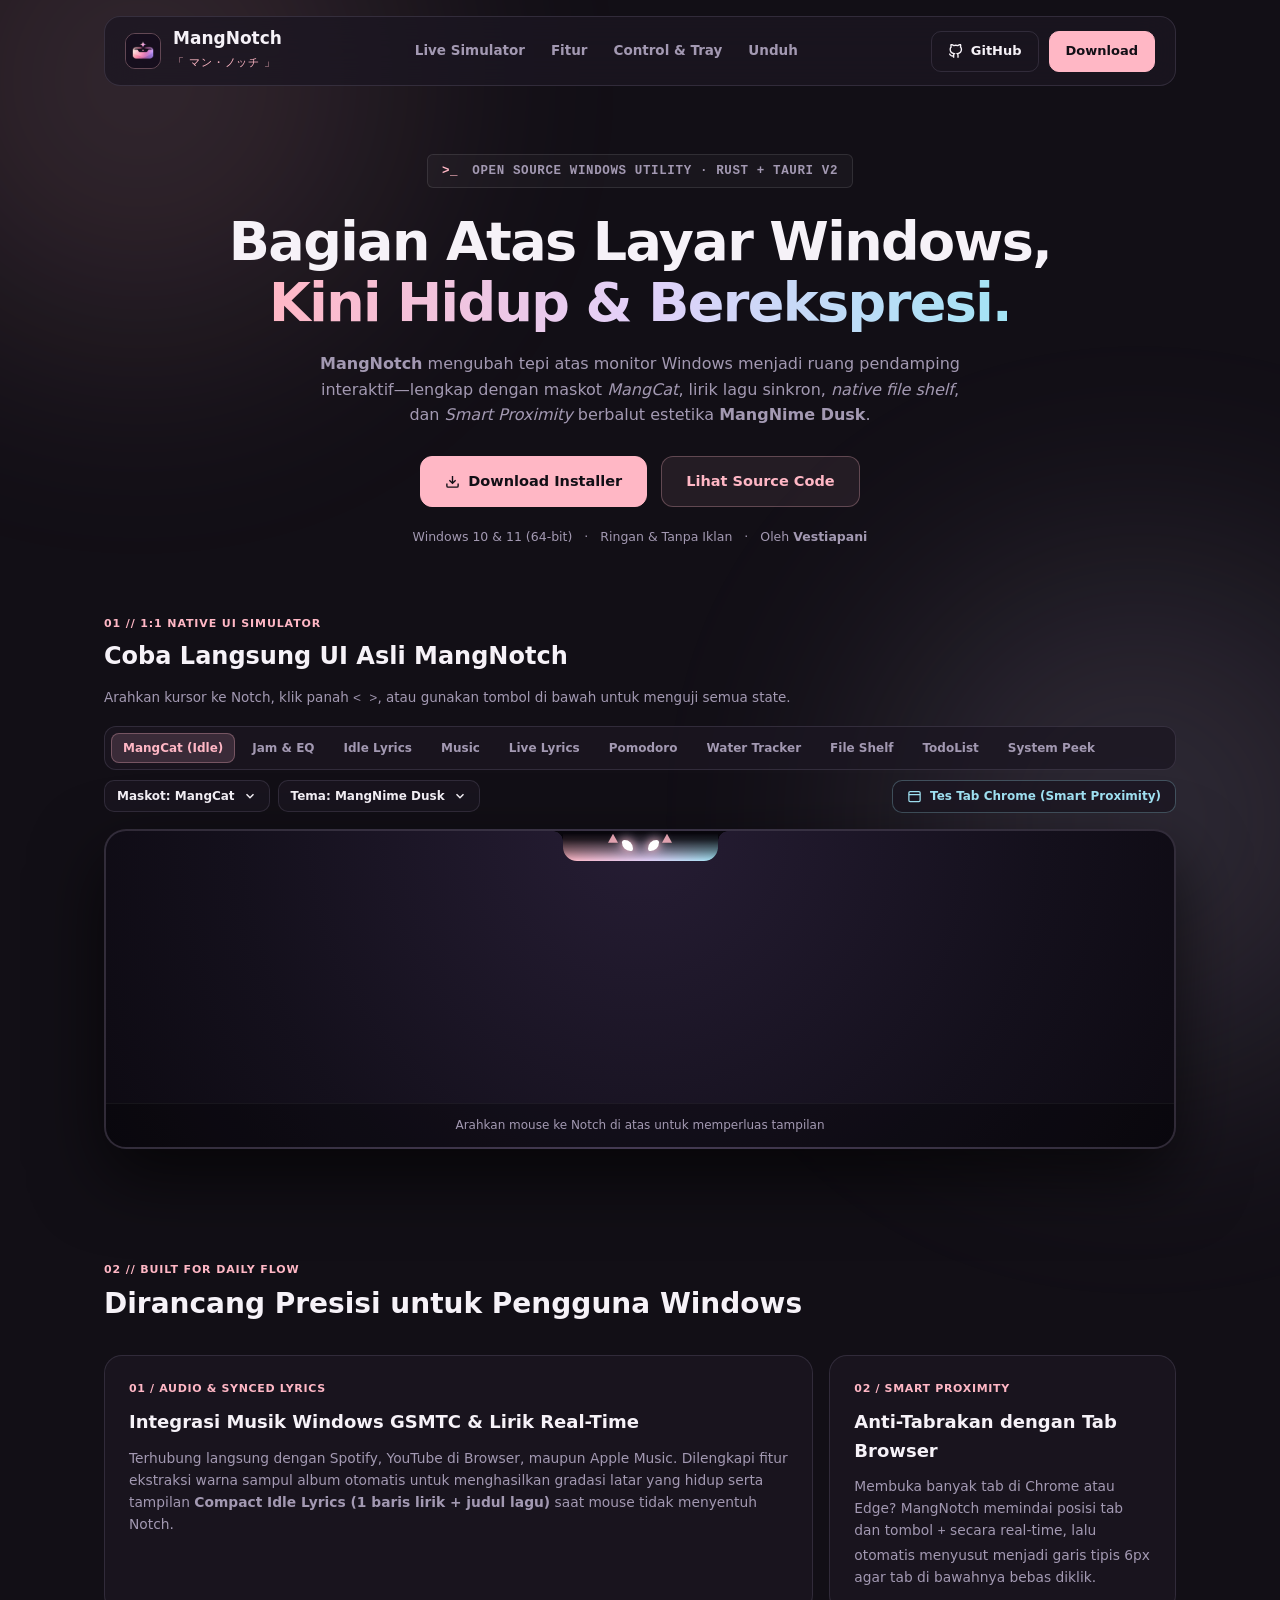
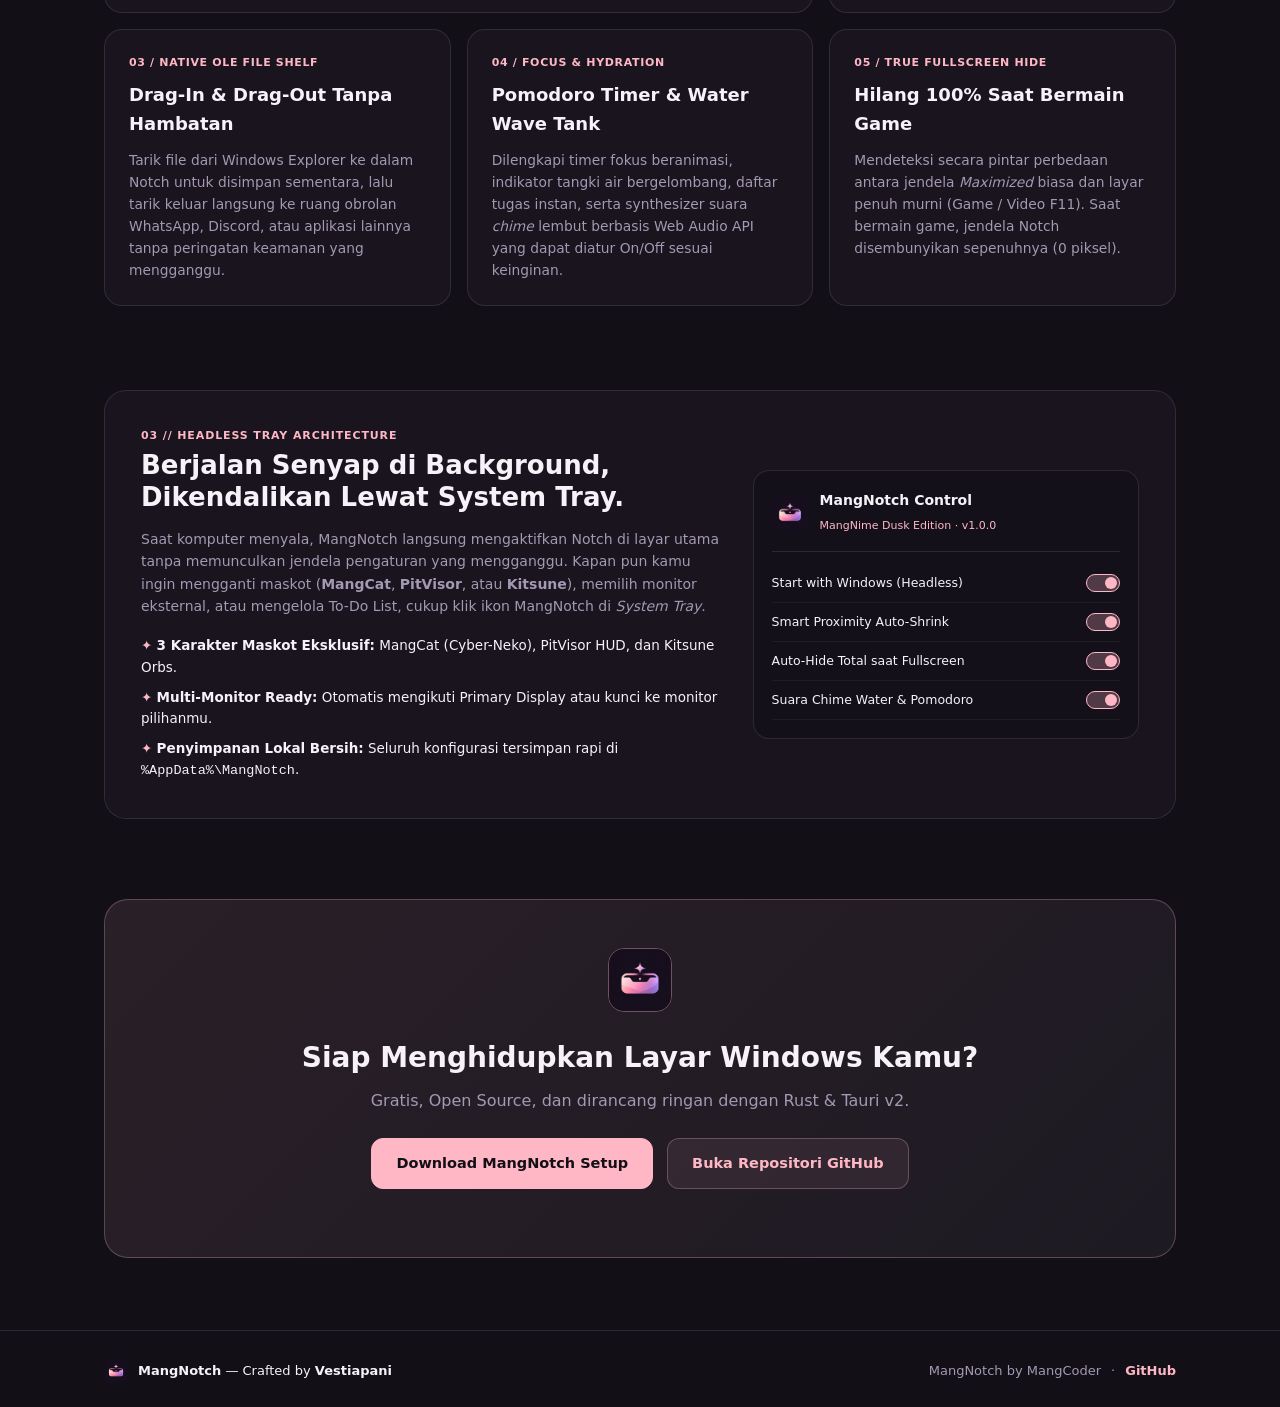
==== public/index.html @ d1144c29 "change folder" ====
<!DOCTYPE html>
<html lang="id">
<head>
  <meta charset="UTF-8" />
  <meta name="viewport" content="width=device-width, initial-scale=1.0" />
  <title>MangNotch — Living Notch & Desktop Companion for Windows</title>
  <meta name="description" content="Ubah bagian atas layar Windows menjadi ruang interaktif untuk musik, lirik real-time, file shelf, dan produktivitas dengan estetika MangNime Dusk." />
  <link rel="icon" type="image/png" href="assets/logo.png" />
  <link rel="stylesheet" href="style.css" />
</head>
<body>
  <!-- Ambient Background Dusk Glow -->
  <div class="bg-glow glow-pink"></div>
  <div class="bg-glow glow-lavender"></div>

  <!-- Navbar -->
  <header class="navbar">
    <div class="nav-inner">
      <a href="#" class="brand">
        <img src="assets/logo.png" alt="MangNotch Logo" class="brand-logo" />
        <div class="brand-text">
          <span class="brand-name">MangNotch</span>
          <span class="brand-jp">「 マン・ノッチ 」</span>
        </div>
      </a>

      <nav class="nav-links">
        <a href="#simulator">Live Simulator</a>
        <a href="#features">Fitur</a>
        <a href="#architecture">Control &amp; Tray</a>
        <a href="#download">Unduh</a>
      </nav>

      <div class="nav-actions">
        <a href="https://github.com/MANG-CODER/MangNotch" target="_blank" class="btn-ghost">
          <svg viewBox="0 0 24 24"><path d="M9 19c-5 1.5-5-2.5-7-3m14 6v-3.87a3.37 3.37 0 0 0-.94-2.61c3.14-.35 6.44-1.54 6.44-7A5.44 5.44 0 0 0 20 4.77 5.07 5.07 0 0 0 19.91 1S18.73.65 16 2.48a13.38 13.38 0 0 0-7 0C6.27.65 5.09 1 5.09 1A5.07 5.07 0 0 0 5 4.77a5.44 5.44 0 0 0-1.5 3.78c0 5.42 3.3 6.61 6.44 7A3.37 3.37 0 0 0 9 18.13V22"/></svg>
          GitHub
        </a>
        <a href="#download" class="btn-primary">Download</a>
      </div>
    </div>
  </header>

  <main class="container">
    <!-- HERO SECTION -->
    <section class="hero">
      
      <!-- Non-AI Slop Tag: Clean Terminal/Utilitarian Style -->
      <div class="tech-tag">
        <span class="term-prefix">&gt;_</span> OPEN SOURCE WINDOWS UTILITY · RUST + TAURI V2
      </div>

      <h1 class="hero-title">
        Bagian Atas Layar Windows,<br />
        <span class="gradient-text">Kini Hidup &amp; Berekspresi.</span>
      </h1>

      <p class="hero-sub">
        <strong>MangNotch</strong> mengubah tepi atas monitor Windows menjadi ruang pendamping interaktif—lengkap dengan maskot <em>MangCat</em>, lirik lagu sinkron, <em>native file shelf</em>, dan <em>Smart Proximity</em> berbalut estetika <strong>MangNime Dusk</strong>.
      </p>

      <div class="hero-cta">
        <a href="https://github.com/MANG-CODER/MangNotch/releases" target="_blank" class="btn-primary btn-lg">
          <svg viewBox="0 0 24 24"><path d="M21 15v4a2 2 0 0 1-2 2H5a2 2 0 0 1-2-2v-4M7 10l5 5 5-5M12 15V3"/></svg>
          Download Installer
        </a>
        <a href="https://github.com/MANG-CODER/MangNotch" target="_blank" class="btn-outline btn-lg">
          Lihat Source Code
        </a>
      </div>

      <div class="hero-meta">
        <span>Windows 10 &amp; 11 (64-bit)</span>
        <span>·</span>
        <span>Ringan &amp; Tanpa Iklan</span>
        <span>·</span>
        <span>Oleh <strong>Vestiapani</strong></span>
      </div>
    </section>

    <!-- INTERACTIVE SIMULATOR STAGE -->
    <section id="simulator" class="sim-section">
      <div class="sim-header">
        <div>
          <span class="section-tag">01 // 1:1 NATIVE UI SIMULATOR</span>
          <h2>Coba Langsung UI Asli MangNotch</h2>
        </div>
        <p>Arahkan kursor ke Notch, klik panah <code>&lt; &gt;</code>, atau gunakan tombol di bawah untuk menguji semua state.</p>
      </div>

      <!-- Mode & Theme Switcher Bar -->
      <div class="sim-toolbar">
        <div class="sim-modes" id="simModes">
          <button class="mode-btn active" data-mode="pet">MangCat (Idle)</button>
          <button class="mode-btn" data-mode="idle">Jam &amp; EQ</button>
          <button class="mode-btn" data-mode="idle-lyrics">Idle Lyrics</button>
          <button class="mode-btn" data-mode="music">Music</button>
          <button class="mode-btn" data-mode="lyrics">Live Lyrics</button>
          <button class="mode-btn" data-mode="pomo">Pomodoro</button>
          <button class="mode-btn" data-mode="water">Water Tracker</button>
          <button class="mode-btn" data-mode="shelf">File Shelf</button>
          <button class="mode-btn" data-mode="todo">TodoList</button>
          <button class="mode-btn" data-mode="peek">System Peek</button>
        </div>

        <div class="sim-customizers">
          
          <!-- Custom Select for Mascot -->
          <div class="custom-select" id="mascotCustomSelect" data-value="neko">
            <div class="cs-header" onclick="toggleCS('mascotCSList')">
              <span class="cs-val">Maskot: MangCat</span>
              <svg viewBox="0 0 24 24"><path d="M6 9l6 6 6-6"/></svg>
            </div>
            <div class="cs-list" id="mascotCSList">
              <div class="cs-opt active" onclick="selectCS('mascot', 'neko', 'Maskot: MangCat', event)">Maskot: MangCat</div>
              <div class="cs-opt" onclick="selectCS('mascot', 'visor', 'Maskot: PitVisor', event)">Maskot: PitVisor</div>
              <div class="cs-opt" onclick="selectCS('mascot', 'kitsune', 'Maskot: Kitsune', event)">Maskot: Kitsune</div>
            </div>
          </div>

          <!-- Custom Select for Theme -->
          <div class="custom-select" id="themeCustomSelect" data-value="dusk">
            <div class="cs-header" onclick="toggleCS('themeCSList')">
              <span class="cs-val">Tema: MangNime Dusk</span>
              <svg viewBox="0 0 24 24"><path d="M6 9l6 6 6-6"/></svg>
            </div>
            <div class="cs-list" id="themeCSList">
              <div class="cs-opt active" onclick="selectCS('theme', 'dusk', 'Tema: MangNime Dusk', event)">Tema: MangNime Dusk</div>
              <div class="cs-opt" onclick="selectCS('theme', 'emerald', 'Tema: Matcha Emerald', event)">Tema: Matcha Emerald</div>
              <div class="cs-opt" onclick="selectCS('theme', 'racing', 'Tema: Racing Red', event)">Tema: Racing Red</div>
              <div class="cs-opt" onclick="selectCS('theme', 'sunset', 'Tema: Sunset', event)">Tema: Sunset</div>
              <div class="cs-opt" onclick="selectCS('theme', 'cyber', 'Tema: Ice Blue', event)">Tema: Ice Blue</div>
            </div>
          </div>

          <button class="prox-toggle-btn" id="simProxBtn" onclick="toggleBrowserObstruction()">
            <svg viewBox="0 0 24 24"><rect x="3" y="4" width="18" height="16" rx="2"/><path d="M3 9h18"/></svg>
            <span>Tes Tab Chrome (Smart Proximity)</span>
          </button>
        </div>
      </div>

      <!-- Virtual Monitor Screen -->
      <div class="monitor-frame">
        <!-- Simulated Chrome Tab Bar for Smart Proximity Demo -->
        <div class="fake-browser-bar" id="fakeBrowserBar">
          <div class="fake-tab">
            <svg viewBox="0 0 24 24"><circle cx="12" cy="12" r="9"/></svg>
            <span>MangNime — Home</span><i>×</i>
          </div>
          <div class="fake-tab">
            <svg viewBox="0 0 24 24"><path d="M9 19c-5 1.5-5-2.5-7-3m14 6v-3.87a3.37 3.37 0 0 0-.94-2.61c3.14-.35 6.44-1.54 6.44-7A5.44 5.44 0 0 0 20 4.77 5.07 5.07 0 0 0 19.91 1S18.73.65 16 2.48a13.38 13.38 0 0 0-7 0C6.27.65 5.09 1 5.09 1A5.07 5.07 0 0 0 5 4.77a5.44 5.44 0 0 0-1.5 3.78c0 5.42 3.3 6.61 6.44 7A3.37 3.37 0 0 0 9 18.13V22"/></svg>
            <span>vestiapani/mangnotch</span><i>×</i>
          </div>
          <div class="fake-tab active-tab">
            <svg viewBox="0 0 24 24"><circle cx="12" cy="12" r="9"/></svg>
            <span>New Tab Menyentuh Notch</span><i>×</i>
          </div>
          <div class="fake-plus" onclick="addFakeTab()" title="Klik tombol + Chrome!">+</div>
        </div>

        <!-- ============================================================== -->
        <!-- 1:1 EXACT NOTCH COMPONENT FROM src/notch.html                  -->
        <!-- ============================================================== -->
        <div class="notch-holder">
          <div class="mn" id="mn" data-s="pet">

            <!-- Mode Minimalis -->
            <div class="ly l-min">
              <span class="min-pill"></span>
            </div>

            <!-- Mode Mascot -->
            <div class="ly l-pet">
              <div class="ambient"></div>
              <div class="mascot-box" id="mascotBox"></div>
            </div>

            <!-- Mode Jam & Visualizer -->
            <div class="ly l-idle">
              <span class="a ring c" style="left:20px;top:15px"></span>
              <span class="a b c js-time" style="left:77px;top:15px;font-size:14.5px">19:45</span>
              <span class="a bars c js-bars playing" style="left:134px;top:15px"><i></i><i></i><i></i><i></i><i></i></span>
            </div>

            <!-- Mode Compact Idle Lyrics -->
            <div class="ly l-idle-lyrics">
              <div class="ambient"></div>
              <div class="idle-lyr-row">
                <div class="idle-lyr-left">
                  <span class="idle-mini-art js-art"></span>
                  <span class="idle-lyr-title js-title">Nod-Krai</span>
                </div>
                <span class="idle-lyr-sep"></span>
                <div class="idle-lyr-right">
                  <svg class="music-note-svg" style="flex-shrink:0;color:var(--c1)" viewBox="0 0 24 24"><path d="M12 3v10.55c-.59-.34-1.27-.55-2-.55-2.21 0-4 1.79-4 4s1.79 4 4 4 4-1.79 4-4V7h4V3h-6z"/></svg>
                  <span class="idle-lyr-text" id="idleLyrText">Carmen triste nos non canimus</span>
                </div>
              </div>
            </div>

            <!-- Mode System Peek -->
            <div class="ly l-peek">
              <span class="a c" id="peekIcon" style="left:34px;top:28px;width:30px;height:30px;border-radius:50%;background:rgba(255,255,255,.12);display:grid;place-items:center">
                <svg viewBox="0 0 24 24" style="width:16px;height:16px;fill:#33e07a"><path d="M13 2L3 14h7l-1 8 10-12h-7z"/></svg>
              </span>
              <span class="a vc sb" id="peekTitle" style="left:60px;top:20px;font-size:14px">Charging</span>
              <span class="a vc dim" id="peekSub" style="left:60px;top:37px;font-size:11px">Power connected</span>
              <span class="a vc b" id="peekRight" style="right:20px;top:28px;font-size:17px;color:#33e07a">88%</span>
            </div>

            <!-- Header & Dots -->
            <div class="ly l-hdr">
              <span class="a ring c" style="left:164px;top:19px"></span>
              <span class="a vc" style="left:180px;top:19px;font-size:12px"><span class="js-date">Fri 23 Oct 2026</span>&nbsp; <b class="js-time">19:45</b></span>
              <span class="a bars c js-bars playing" style="left:394px;top:19px"><i></i><i></i><i></i><i></i><i></i></span>
            </div>
            <div class="ly l-dots">
              <span class="a dots">
                <i onclick="goToPage(0)"></i>
                <i onclick="goToPage(1)"></i>
                <i onclick="goToPage(2)"></i>
                <i onclick="goToPage(3)"></i>
                <i onclick="goToPage(4)"></i>
              </span>
            </div>

            <!-- HALAMAN 1: MUSIK -->
            <div class="ly l-music">
              <span class="a art js-art" style="left:22px;top:12px;width:62px;height:62px"></span>
              <span class="a vc sb js-title" style="left:100px;top:46px;font-size:15px;max-width:265px;overflow:hidden;text-overflow:ellipsis;white-space:nowrap">Nod-Krai</span>
              <span class="a vc dim js-artist" style="left:100px;top:63px;font-size:11.5px;max-width:265px;overflow:hidden;text-overflow:ellipsis;white-space:nowrap">HOYO-MiX — Genshin Impact</span>

              <span class="a arw c" style="left:22px;top:70px" onclick="prevPage()"><svg viewBox="0 0 10 10"><path d="M6.5 1.5 3 5l3.5 3.5"/></svg></span>
              <span class="a arw c" style="left:395px;top:70px" onclick="nextPage()"><svg viewBox="0 0 10 10"><path d="M3.5 1.5 7 5l-3.5 3.5"/></svg></span>

              <span class="a vc js-pos" style="left:25px;top:91px">00:12</span>
              <span class="a prog vc" onclick="seekBarClick(event, this)" style="left:77px;top:91px;width:260px"><i class="js-prog"></i></span>
              <span class="a vc js-rem" style="right:25px;top:91px">-01:48</span>

              <svg class="a bub c" onclick="toggleLyrics(true)" style="left:53px;top:116px" viewBox="0 0 18 16">
                <path d="M4 .8h10a3.2 3.2 0 0 1 3.2 3.2v4.6a3.2 3.2 0 0 1-3.2 3.2H8.4L4.6 15l.5-3.2H4A3.2 3.2 0 0 1 .8 8.6V4A3.2 3.2 0 0 1 4 .8z" fill="none" stroke="rgba(255,255,255,.8)" stroke-width="1.4"/>
                <circle cx="6.3" cy="5.4" r="1.3" fill="rgba(255,255,255,.8)"/><circle cx="11.3" cy="5.4" r="1.3" fill="rgba(255,255,255,.8)"/>
              </svg>
              <svg class="a ctl c" onclick="simPrevTrack()" style="left:162px;top:116px" viewBox="0 0 24 24"><path d="M11 6 3 12l8 6zM21 6l-8 6 8 6z"/></svg>
              <svg class="a ctl c js-play-icon" onclick="simTogglePlay()" style="left:210px;top:116px" viewBox="0 0 24 24"><path d="M7 5h4v14H7zM13 5h4v14h-4z"/></svg>
              <svg class="a ctl c" onclick="simNextTrack()" style="left:258px;top:116px" viewBox="0 0 24 24"><path d="m13 6 8 6-8 6zM3 6l8 6-8 6z"/></svg>
            </div>

            <!-- HALAMAN 1B: LIRIK -->
            <div class="ly l-lyrics">
              <div class="ambient"></div>
              <span class="a art js-art" style="left:22px;top:12px;width:62px;height:62px"></span>
              <span class="a vc sb js-title" style="left:100px;top:46px;font-size:15px;max-width:142px;overflow:hidden;text-overflow:ellipsis;white-space:nowrap">Nod-Krai</span>
              <span class="a vc dim js-artist" style="left:100px;top:63px;font-size:11.5px;max-width:142px;overflow:hidden;text-overflow:ellipsis;white-space:nowrap">HOYO-MiX</span>

              <span class="a vc js-pos" style="left:25px;top:91px">00:12</span>
              <span class="a prog vc" onclick="seekBarClick(event, this)" style="left:72px;top:91px;width:112px"><i class="js-prog"></i></span>
              <span class="a vc js-rem" style="left:192px;top:91px">-01:48</span>

              <svg class="a bub c" onclick="toggleLyrics(false)" style="left:53px;top:118px" viewBox="0 0 18 16">
                <path d="M4 .8h10a3.2 3.2 0 0 1 3.2 3.2v4.6a3.2 3.2 0 0 1-3.2 3.2H8.4L4.6 15l.5-3.2H4A3.2 3.2 0 0 1 .8 8.6V4A3.2 3.2 0 0 1 4 .8z" fill="#fff"/>
                <circle cx="6.3" cy="5.4" r="1.3" fill="#000"/><circle cx="11.3" cy="5.4" r="1.3" fill="#000"/>
              </svg>
              <svg class="a ctl c" onclick="simPrevTrack()" style="left:94px;top:118px" viewBox="0 0 24 24"><path d="M11 6 3 12l8 6zM21 6l-8 6 8 6z"/></svg>
              <svg class="a ctl c js-play-icon" onclick="simTogglePlay()" style="left:134px;top:118px" viewBox="0 0 24 24"><path d="M7 5h4v14H7zM13 5h4v14h-4z"/></svg>
              <svg class="a ctl c" onclick="simNextTrack()" style="left:174px;top:118px" viewBox="0 0 24 24"><path d="m13 6 8 6-8 6zM3 6l8 6-8 6z"/></svg>

              <span class="a" style="left:252px;top:20px;width:1px;height:104px;background:rgba(255,255,255,.14)"></span>
              <div class="a lyr">
                <ol id="lyrList"></ol>
              </div>
            </div>

            <!-- HALAMAN 2: POMODORO -->
            <div class="ly l-pomo">
              <span class="a ttl vc">Pomodoro <span style="color:#FFB7C5">Timer</span></span>
              <span class="a arw c" style="left:22px;top:70px" onclick="prevPage()"><svg viewBox="0 0 10 10"><path d="M6.5 1.5 3 5l3.5 3.5"/></svg></span>
              <span class="a arw c" style="left:395px;top:70px" onclick="nextPage()"><svg viewBox="0 0 10 10"><path d="M3.5 1.5 7 5l-3.5 3.5"/></svg></span>

              <div class="a pomo-wrap">
                <svg viewBox="0 0 76 76" style="width:72px;height:72px;filter:drop-shadow(0 0 12px rgba(255,183,197,.3))">
                  <circle cx="38" cy="38" r="32" fill="none" stroke="rgba(255,183,197,.18)" stroke-width="5"/>
                  <circle id="pomoRingArc" cx="38" cy="38" r="32" fill="none" stroke="#FFB7C5" stroke-width="5" stroke-linecap="round" transform="rotate(-90 38 38)" stroke-dasharray="201" stroke-dashoffset="0" style="transition:stroke-dashoffset .5s linear"/>
                  <path d="M38 22 C26 22 20 30 20 40 C20 51 28 57 38 57 C48 57 56 51 56 40 C56 30 50 22 38 22 Z" fill="rgba(255,183,197,.18)" stroke="#FFB7C5" stroke-width="1.8"/>
                  <path d="M38 16 L38 23 M31 19 Q35 23 38 22 Q41 23 45 19 M28 23 Q33 24 38 22 Q43 24 48 23" fill="none" stroke="#A2E4F5" stroke-width="2.2" stroke-linecap="round"/>
                  <circle cx="38" cy="40" r="2" fill="#fff"/>
                  <path d="M38 40 L38 31 M38 40 L44 43" stroke="#fff" stroke-width="2" stroke-linecap="round"/>
                </svg>
              </div>

              <span class="a b c" id="pomoTime" style="left:255px;top:48px;font-size:30px;letter-spacing:-.5px">25:00</span>
              <span class="a c dim" id="pomoLabel" style="left:255px;top:73px;font-size:11.5px">Focus Session</span>

              <span class="a pill" onclick="setPomoMode(5, 'Short Break')" style="left:138px;top:92px;width:84px">
                <svg viewBox="0 0 24 24"><path d="M5 9h11v5a5 5 0 0 1-5 5H10a5 5 0 0 1-5-5zM16 10h1.5a2.5 2.5 0 0 1 0 5H16M8 3v3M12 3v3"/></svg>Break
              </span>
              <span class="a pill" onclick="togglePomo()" id="pomoBtn" style="left:228px;top:92px;width:58px;background:#FFB7C5">
                <svg id="pomoPlaySvg" viewBox="0 0 24 24" style="fill:#120F16;stroke:none"><path d="M8 5v14l11-7z"/></svg>
              </span>
              <span class="a pill" onclick="setPomoMode(25, 'Focus Session')" style="left:292px;top:92px;width:86px">
                <svg viewBox="0 0 24 24"><circle cx="12" cy="12" r="8"/><circle cx="12" cy="12" r="3"/><path d="M12 2v2M12 20v2M2 12h2M20 12h2"/></svg>Focus
              </span>
            </div>

            <!-- HALAMAN 3: WATER REMINDER -->
            <div class="ly l-water">
              <span class="a ttl vc">Water <span style="color:#A2E4F5">Tracker</span></span>
              <span class="a arw c" style="left:22px;top:70px" onclick="prevPage()"><svg viewBox="0 0 10 10"><path d="M6.5 1.5 3 5l3.5 3.5"/></svg></span>
              <span class="a arw c" style="left:395px;top:70px" onclick="nextPage()"><svg viewBox="0 0 10 10"><path d="M3.5 1.5 7 5l-3.5 3.5"/></svg></span>

              <span class="a vc" style="left:44px;top:50px"><b id="waterCurr" style="font-size:29px">0.75</b> <span class="dim sb" id="waterGoalTxt" style="font-size:13px">/ 1.5 L</span></span>
              <span class="a vc dim" id="waterSubTxt" style="left:44px;top:75px;font-size:11.5px">3 dari 6 gelas hari ini</span>

              <span class="a wbtn" onclick="drinkWater()" style="left:44px;top:94px;background:#A2E4F5;color:#120F16">
                <svg viewBox="0 0 24 24" fill="#120F16"><path d="M12 2.8s6 6.5 6 11.2a6 6 0 0 1-12 0c0-4.7 6-11.2 6-11.2z"/></svg>
                <span id="drinkBtn">250 ml</span>
              </span>
              <span class="a wbtn" onclick="resetWater()" style="left:134px;top:94px;background:rgba(255,255,255,.12)">
                <svg viewBox="0 0 24 24" fill="none" stroke="#fff" stroke-width="2.2" stroke-linecap="round"><path d="M20 12a8 8 0 1 1-2.3-5.6M20 4v4h-4"/></svg>Reset
              </span>

              <div class="wtank">
                <div class="wwave" id="waterWave"></div>
                <div class="wtank-info">
                  <div style="display:flex;justify-content:space-between;align-items:center">
                    <span style="font-size:11px;font-weight:600;color:rgba(255,255,255,.85)">Target Harian</span>
                    <b id="waterPctBig" style="font-size:16px;color:#fff">50%</b>
                  </div>
                  <div class="cups-row" id="cupsRow"></div>
                </div>
              </div>
            </div>

            <!-- HALAMAN 4: FILE SHELF -->
            <div class="ly l-shelf" id="shelfArea">
              <span class="a ttl vc">File <span style="color:var(--c1)">Shelf</span></span>
              <span class="a sh-clear vc" id="shelfClearBtn" onclick="clearShelf()" title="Kosongkan Shelf">
                <svg viewBox="0 0 24 24"><path d="M3 6h18M8 6V4h8v2M19 6v14a2 2 0 0 1-2 2H7a2 2 0 0 1-2-2V6"/></svg>
                Clear
              </span>
              <span class="a arw c" style="left:22px;top:70px" onclick="prevPage()"><svg viewBox="0 0 10 10"><path d="M6.5 1.5 3 5l3.5 3.5"/></svg></span>
              <span class="a arw c" style="left:395px;top:70px" onclick="nextPage()"><svg viewBox="0 0 10 10"><path d="M3.5 1.5 7 5l-3.5 3.5"/></svg></span>

              <div class="a zone" id="shelfZone" onclick="restoreSampleShelf()" style="cursor:pointer">
                <svg viewBox="0 0 24 24" style="width:24px;height:24px;stroke:rgba(255,255,255,.7);fill:none;stroke-width:1.8;stroke-linecap:round;stroke-linejoin:round">
                  <path d="M12 3v12m-4-4 4 4 4-4M4 17v2a2 2 0 0 0 2 2h12a2 2 0 0 0 2-2v-2"/>
                </svg>
                <span style="font-weight:600;font-size:12.5px">Drop files here from Explorer</span>
                <span class="dim" style="font-size:10px">Klik area ini untuk mengisi contoh file demo</span>
              </div>
              <div class="a shelf-items" id="shelfItems"></div>
            </div>

            <!-- HALAMAN 5: TO-DO LIST -->
            <div class="ly l-todo">
              <span class="a ttl vc">Todo<span style="color:#E2D1F9">List</span></span>
              <span class="a arw c" style="left:22px;top:70px" onclick="prevPage()"><svg viewBox="0 0 10 10"><path d="M6.5 1.5 3 5l3.5 3.5"/></svg></span>
              <span class="a arw c" style="left:395px;top:70px" onclick="nextPage()"><svg viewBox="0 0 10 10"><path d="M3.5 1.5 7 5l-3.5 3.5"/></svg></span>

              <span class="a b vc" id="todoCount" style="left:44px;top:50px;font-size:29px">2/3</span>
              <span class="a vc dim" style="left:44px;top:75px;font-size:11px">Tasks Completed</span>

              <span class="a pill" id="addTodoBtn" onclick="showTodoInput()" style="left:44px;top:92px;width:96px">
                <svg viewBox="0 0 24 24"><path d="M12 5v14M5 12h14"/></svg>Add Task
              </span>
              <input type="text" id="todoInlineInput" class="a todo-input-box" placeholder="Tulis & Enter..." maxlength="40">

              <div class="a tlist" id="todoList"></div>
            </div>

          </div>
        </div>
        <!-- ============================================================== -->

        <!-- Monitor Screen Caption -->
        <div class="monitor-caption">
          <span id="simStatusText">Arahkan mouse ke Notch di atas untuk memperluas tampilan</span>
        </div>
      </div>
    </section>

    <!-- BENTO FEATURES GRID -->
    <section id="features" class="features-section">
      <div class="sec-head">
        <span class="section-tag">02 // BUILT FOR DAILY FLOW</span>
        <h2>Dirancang Presisi untuk Pengguna Windows</h2>
      </div>

      <div class="bento-grid">
        <article class="bento-card span-2">
          <span class="card-num">01 / AUDIO &amp; SYNCED LYRICS</span>
          <h3>Integrasi Musik Windows GSMTC &amp; Lirik Real-Time</h3>
          <p>
            Terhubung langsung dengan Spotify, YouTube di Browser, maupun Apple Music. Dilengkapi fitur ekstraksi warna sampul album otomatis untuk menghasilkan gradasi latar yang hidup serta tampilan <strong>Compact Idle Lyrics (1 baris lirik + judul lagu)</strong> saat mouse tidak menyentuh Notch.
          </p>
        </article>

        <article class="bento-card">
          <span class="card-num">02 / SMART PROXIMITY</span>
          <h3>Anti-Tabrakan dengan Tab Browser</h3>
          <p>
            Membuka banyak tab di Chrome atau Edge? MangNotch memindai posisi tab dan tombol <code>+</code> secara real-time, lalu otomatis menyusut menjadi garis tipis 6px agar tab di bawahnya bebas diklik.
          </p>
        </article>

        <article class="bento-card">
          <span class="card-num">03 / NATIVE OLE FILE SHELF</span>
          <h3>Drag-In &amp; Drag-Out Tanpa Hambatan</h3>
          <p>
            Tarik file dari Windows Explorer ke dalam Notch untuk disimpan sementara, lalu tarik keluar langsung ke ruang obrolan WhatsApp, Discord, atau aplikasi lainnya tanpa peringatan keamanan yang mengganggu.
          </p>
        </article>

        <article class="bento-card">
          <span class="card-num">04 / FOCUS &amp; HYDRATION</span>
          <h3>Pomodoro Timer &amp; Water Wave Tank</h3>
          <p>
            Dilengkapi timer fokus beranimasi, indikator tangki air bergelombang, daftar tugas instan, serta synthesizer suara <em>chime</em> lembut berbasis Web Audio API yang dapat diatur On/Off sesuai keinginan.
          </p>
        </article>

        <article class="bento-card">
          <span class="card-num">05 / TRUE FULLSCREEN HIDE</span>
          <h3>Hilang 100% Saat Bermain Game</h3>
          <p>
            Mendeteksi secara pintar perbedaan antara jendela <em>Maximized</em> biasa dan layar penuh murni (Game / Video F11). Saat bermain game, jendela Notch disembunyikan sepenuhnya (0 piksel).
          </p>
        </article>
      </div>
    </section>

    <!-- ARCHITECTURE & CONTROL CENTER -->
    <section id="architecture" class="arch-section">
      <div class="arch-card">
        <div class="arch-info">
          <span class="section-tag">03 // HEADLESS TRAY ARCHITECTURE</span>
          <h2>Berjalan Senyap di Background, Dikendalikan Lewat System Tray.</h2>
          <p>
            Saat komputer menyala, MangNotch langsung mengaktifkan Notch di layar utama tanpa memunculkan jendela pengaturan yang mengganggu. Kapan pun kamu ingin mengganti maskot (<strong>MangCat</strong>, <strong>PitVisor</strong>, atau <strong>Kitsune</strong>), memilih monitor eksternal, atau mengelola To-Do List, cukup klik ikon MangNotch di <em>System Tray</em>.
          </p>
          <ul class="arch-list">
            <li><strong>3 Karakter Maskot Eksklusif:</strong> MangCat (Cyber-Neko), PitVisor HUD, dan Kitsune Orbs.</li>
            <li><strong>Multi-Monitor Ready:</strong> Otomatis mengikuti Primary Display atau kunci ke monitor pilihanmu.</li>
            <li><strong>Penyimpanan Lokal Bersih:</strong> Seluruh konfigurasi tersimpan rapi di <code>%AppData%\MangNotch</code>.</li>
          </ul>
        </div>

        <div class="arch-preview">
          <div class="ctrl-mockup">
            <div class="ctrl-top">
              <img src="assets/logo.png" alt="Logo" />
              <div>
                <b>MangNotch Control</b>
                <small>MangNime Dusk Edition · v1.0.0</small>
              </div>
            </div>
            <div class="ctrl-row">
              <span>Start with Windows (Headless)</span>
              <span class="fake-switch on"></span>
            </div>
            <div class="ctrl-row">
              <span>Smart Proximity Auto-Shrink</span>
              <span class="fake-switch on"></span>
            </div>
            <div class="ctrl-row">
              <span>Auto-Hide Total saat Fullscreen</span>
              <span class="fake-switch on"></span>
            </div>
            <div class="ctrl-row">
              <span>Suara Chime Water &amp; Pomodoro</span>
              <span class="fake-switch on"></span>
            </div>
          </div>
        </div>
      </div>
    </section>

    <!-- DOWNLOAD CTA -->
    <section id="download" class="dl-section">
      <div class="dl-card">
        <img src="assets/logo.png" alt="MangNotch" class="dl-logo" />
        <h2>Siap Menghidupkan Layar Windows Kamu?</h2>
        <p>Gratis, Open Source, dan dirancang ringan dengan Rust &amp; Tauri v2.</p>
        <div class="hero-cta">
          <a href="https://github.com/MANG-CODER/MangNotch/releases" target="_blank" class="btn-primary btn-lg">
            Download MangNotch Setup
          </a>
          <a href="https://github.com/MANG-CODER/MangNotch" target="_blank" class="btn-outline btn-lg">
            Buka Repositori GitHub
          </a>
        </div>
      </div>
    </section>
  </main>

  <footer class="footer">
    <div class="container footer-inner">
      <div class="footer-brand">
        <img src="assets/logo.png" alt="MangNotch" />
        <span><strong>MangNotch</strong> — Crafted by <strong>Vestiapani</strong></span>
      </div>
      <div class="footer-links">
        <span>MangNotch by MangCoder</span>
        <span>·</span>
        <a href="https://github.com/MANG-CODER/MangNotch" target="_blank">GitHub</a>
      </div>
    </div>
  </footer>

  <script src="script.js"></script>
</body>
</html>
---- public/style.css ----
:root {
  --bg: #120F16;
  --surface: rgba(27, 22, 34, 0.78);
  --surface-hi: rgba(255, 255, 255, 0.04);
  --border: rgba(226, 209, 249, 0.12);
  --ink: #F6F2F8;
  --mist: #A399B2;
  --pink: #FFB7C5;
  --lavender: #E2D1F9;
  --cyan: #A2E4F5;

  /* Variabel Asli MangNotch */
  --c1: #FFB7C5;
  --c2: #E2D1F9;
  --c3: #A2E4F5;
  --glow: linear-gradient(90deg, var(--c1), var(--c2) 55%, var(--c3));
  --lyr-glow: linear-gradient(90deg, #244b7a, #35679c 50%, #1e3c63);
  --ui: "Segoe UI Variable Text", "Segoe UI", system-ui, -apple-system, sans-serif;
  --spring: cubic-bezier(0.34, 1.32, 0.5, 1);
}

* { box-sizing: border-box; margin: 0; padding: 0; }
html { scroll-behavior: smooth; }
body {
  background-color: var(--bg);
  color: var(--ink);
  font-family: var(--ui);
  line-height: 1.6;
  overflow-x: hidden;
  position: relative;
}

.bg-glow {
  position: fixed; width: 520px; height: 520px; border-radius: 50%;
  filter: blur(130px); opacity: 0.14; pointer-events: none; z-index: 0;
}
.glow-pink { background: var(--pink); top: -180px; left: -120px; }
.glow-lavender { background: var(--lavender); bottom: -180px; right: -120px; }

.container { max-width: 1120px; margin: 0 auto; padding: 0 24px; position: relative; z-index: 1; }

/* Navbar */
.navbar { position: sticky; top: 16px; z-index: 100; max-width: 1120px; margin: 16px auto 0; padding: 0 24px; }
.nav-inner {
  display: flex; align-items: center; justify-content: space-between;
  padding: 12px 20px; background: var(--surface); backdrop-filter: blur(20px);
  border: 1px solid var(--border); border-radius: 16px;
}
.brand { display: flex; align-items: center; gap: 12px; text-decoration: none; color: var(--ink); }
.brand-logo { width: 36px; height: 36px; border-radius: 10px; border: 1px solid rgba(255, 183, 197, 0.3); object-fit: cover; }
.brand-name { font-weight: 800; font-size: 17px; display: block; line-height: 1.1; }
.brand-jp { font-size: 10.5px; color: var(--pink); letter-spacing: 0.08em; }
.nav-links { display: flex; gap: 26px; }
.nav-links a { color: var(--mist); text-decoration: none; font-size: 13.5px; font-weight: 600; transition: color 0.2s; }
.nav-links a:hover { color: var(--pink); }
.nav-actions { display: flex; align-items: center; gap: 10px; }

/* Buttons */
.btn-primary, .btn-outline, .btn-ghost {
  display: inline-flex; align-items: center; gap: 8px; padding: 9px 16px;
  border-radius: 10px; font-size: 13px; font-weight: 700; text-decoration: none;
  cursor: pointer; transition: all 0.2s ease;
}
.btn-primary { background: var(--pink); color: #120F16; border: 1px solid var(--pink); }
.btn-primary:hover { transform: translateY(-1px); box-shadow: 0 8px 24px rgba(255, 183, 197, 0.28); }
.btn-outline { background: rgba(255, 183, 197, 0.08); color: var(--pink); border: 1px solid rgba(255, 183, 197, 0.28); }
.btn-outline:hover { background: rgba(255, 183, 197, 0.16); }
.btn-ghost { background: transparent; color: var(--ink); border: 1px solid var(--border); }
.btn-ghost:hover { border-color: var(--pink); color: var(--pink); }
.btn-ghost svg, .btn-primary svg { width: 15px; height: 15px; stroke: currentColor; fill: none; stroke-width: 2.2; }
.btn-lg { padding: 13px 24px; font-size: 14.5px; border-radius: 12px; }

/* Hero */
.hero { text-align: center; padding: 68px 0 44px; }
.pill-badge {
  display: inline-flex; align-items: center; gap: 8px; padding: 6px 14px; border-radius: 99px;
  background: rgba(255, 183, 197, 0.09); border: 1px solid rgba(255, 183, 197, 0.25);
  color: var(--pink); font-size: 11px; font-weight: 700; letter-spacing: 0.06em; margin-bottom: 22px;
}
.pill-badge .dot { width: 7px; height: 7px; border-radius: 50%; background: var(--pink); box-shadow: 0 0 8px var(--pink); }
.hero-title { font-size: clamp(34px, 5vw, 54px); font-weight: 800; line-height: 1.12; letter-spacing: -0.03em; margin-bottom: 18px; }
.gradient-text { background: linear-gradient(90deg, var(--pink), var(--lavender), var(--cyan)); -webkit-background-clip: text; background-clip: text; color: transparent; }
.hero-sub { max-width: 670px; margin: 0 auto 28px; color: var(--mist); font-size: 16px; }
.hero-cta { display: flex; justify-content: center; gap: 14px; flex-wrap: wrap; margin-bottom: 20px; }
.hero-meta { display: flex; justify-content: center; gap: 12px; font-size: 12.5px; color: var(--mist); }

/* Simulator Toolbar */
.sim-section { padding: 24px 0 64px; }
.sim-header { display: flex; justify-content: space-between; align-items: flex-end; margin-bottom: 16px; flex-wrap: wrap; gap: 12px; }
.section-tag { font-size: 11px; font-weight: 800; letter-spacing: 0.08em; color: var(--pink); display: block; margin-bottom: 4px; }
.sim-header h2 { font-size: 24px; }
.sim-header p { color: var(--mist); font-size: 13.5px; }

.sim-toolbar { display: flex; flex-direction: column; gap: 10px; margin-bottom: 16px; }
.sim-modes {
  display: flex; flex-wrap: wrap; gap: 5px; background: var(--surface);
  padding: 6px; border-radius: 12px; border: 1px solid var(--border);
}
.mode-btn {
  background: transparent; border: 1px solid transparent; color: var(--mist);
  padding: 7px 11px; border-radius: 8px; font: 600 12px var(--ui); cursor: pointer; transition: all 0.18s;
}
.mode-btn:hover { color: var(--ink); }
.mode-btn.active { background: rgba(255, 183, 197, 0.15); color: var(--pink); border-color: rgba(255, 183, 197, 0.3); }

.sim-customizers { display: flex; gap: 8px; flex-wrap: wrap; align-items: center; }
.sim-select {
  background: var(--surface); color: var(--ink); border: 1px solid var(--border);
  padding: 8px 12px; border-radius: 10px; font: 600 12px var(--ui); outline: none; cursor: pointer;
}
.prox-toggle-btn {
  display: inline-flex; align-items: center; gap: 8px; background: var(--surface);
  color: var(--cyan); border: 1px solid rgba(162, 228, 245, 0.28); padding: 8px 14px;
  border-radius: 10px; font: 600 12px var(--ui); cursor: pointer; transition: all 0.2s; margin-left: auto;
}
.prox-toggle-btn svg { width: 15px; height: 15px; stroke: currentColor; fill: none; stroke-width: 2; }
.prox-toggle-btn.active { background: rgba(162, 228, 245, 0.16); border-color: var(--cyan); }

/* Virtual Monitor Frame */
.monitor-frame {
  position: relative; height: 320px; border-radius: 22px;
  background: radial-gradient(circle at 50% 0%, #261d34 0%, #14101c 65%, #0d0a12 100%);
  border: 2px solid rgba(226, 209, 249, 0.16);
  box-shadow: 0 28px 70px rgba(0, 0, 0, 0.65);
  overflow: hidden; display: flex; flex-direction: column; justify-content: space-between;
}

/* Fake Chrome Tab Bar */
.fake-browser-bar {
  position: absolute; top: 0; left: 0; right: 0; height: 38px;
  background: #221a29; border-bottom: 1px solid rgba(255,255,255,0.08);
  display: flex; align-items: flex-end; padding: 0 14px; gap: 6px;
  opacity: 0; transform: translateY(-100%); transition: all 0.3s ease; z-index: 2;
}
.fake-browser-bar.show { opacity: 1; transform: translateY(0); }
.fake-tab {
  width: 155px; height: 30px; background: rgba(255,255,255,0.05);
  border-radius: 8px 8px 0 0; padding: 0 10px; font-size: 11px; color: var(--mist);
  display: flex; align-items: center; gap: 7px;
}
.fake-tab svg { width: 12px; height: 12px; stroke: var(--pink); fill: none; stroke-width: 2; flex-shrink: 0; }
.fake-tab span { flex: 1; white-space: nowrap; overflow: hidden; text-overflow: ellipsis; }
.fake-tab i { font-style: normal; opacity: 0.6; }
.fake-tab.active-tab { background: #33273f; color: #fff; border-top: 1px solid var(--pink); }
.fake-plus {
  width: 24px; height: 24px; border-radius: 50%; background: rgba(255,255,255,0.1);
  display: grid; place-items: center; font-size: 15px; margin-bottom: 3px; cursor: pointer;
}
.fake-plus:hover { background: var(--pink); color: #120F16; }

.notch-holder { position: relative; z-index: 10; display: flex; justify-content: center; width: 100%; }

/* ========================================================================== */
/* 1:1 EXACT CSS DARI src/notch.html                                          */
/* ========================================================================== */
.mn {
  --w: 155px; --h: 30px; --r: 14px; --e: 10px;
  position: relative; width: var(--w); height: var(--h);
  background: #08060c; border-radius: 0 0 var(--r) var(--r);
  transition: width .56s var(--spring), height .56s var(--spring), border-radius .4s ease;
  color: #f6f2f8; font-size: 13px; line-height: 1; user-select: none;
}
.mn::before, .mn::after {
  content: ""; position: absolute; top: 0;
  width: var(--e); height: var(--e);
  transition: width .4s, height .4s;
}
.mn::before { right: 100%; background: radial-gradient(circle at 0 100%, transparent calc(var(--e) - .5px), #08060c var(--e)); }
.mn::after  { left: 100%;  background: radial-gradient(circle at 100% 100%, transparent calc(var(--e) - .5px), #08060c var(--e)); }

.mn[data-s="minimal"]     { --w: 130px; --h: 6px;  --r: 5px;  --e: 4px; }
.mn[data-s="idle-lyrics"] { --w: 340px; --h: 32px; --r: 15px; --e: 10px; }
.mn[data-s="peek"]        { --w: 310px; --h: 56px; --r: 18px; --e: 13px; }
.mn[data-s="music"], .mn[data-s="pomo"], .mn[data-s="water"], .mn[data-s="shelf"], .mn[data-s="todo"] {
  --w: 420px; --h: 140px; --r: 32px; --e: 22px;
}
.mn[data-s="lyrics"] {
  --w: 520px; --h: 140px; --r: 32px; --e: 22px;
}

.ly { position: absolute; inset: 0; overflow: hidden; border-radius: inherit; opacity: 0; transition: opacity .18s ease; pointer-events: none; }
.mn[data-s="minimal"] .l-min,
.mn[data-s="pet"] .l-pet,
.mn[data-s="idle"] .l-idle,
.mn[data-s="idle-lyrics"] .l-idle-lyrics,
.mn[data-s="peek"] .l-peek,
.mn[data-s="music"] .l-music,
.mn[data-s="lyrics"] .l-lyrics,
.mn[data-s="pomo"] .l-pomo,
.mn[data-s="water"] .l-water,
.mn[data-s="shelf"] .l-shelf,
.mn[data-s="todo"] .l-todo,
.mn:is([data-s="music"], [data-s="pomo"], [data-s="water"], [data-s="shelf"], [data-s="todo"]) :is(.l-hdr, .l-dots) {
  opacity: 1; transition: opacity .28s ease .14s; pointer-events: auto;
}
.l-hdr { pointer-events: none !important; }

.a { position: absolute; }
.vc { transform: translateY(-50%); }
.c { transform: translate(-50%, -50%); }
.dim { color: rgba(246,242,248,.52); }
.sb { font-weight: 600; }
.b { font-weight: 700; }

.ambient {
  position: absolute; inset: auto 0 0 0; height: 92%; pointer-events: none;
  background: var(--glow);
  -webkit-mask: linear-gradient(to top, #000, rgba(0,0,0,.55) 35%, rgba(0,0,0,.12) 75%, transparent);
  mask: linear-gradient(to top, #000, rgba(0,0,0,.55) 35%, rgba(0,0,0,.12) 75%, transparent);
}
.l-lyrics .ambient, .l-idle-lyrics .ambient {
  background: var(--lyr-glow); height: 88%; opacity: 0.95; transition: background 0.8s ease;
}
.min-pill {
  position: absolute; left: 50%; top: 50%; transform: translate(-50%, -50%);
  width: 48px; height: 2.5px; border-radius: 2px; background: var(--glow); opacity: .75;
}

.idle-lyr-row {
  position: relative; z-index: 2; width: 100%; height: 100%;
  display: flex; align-items: center; padding: 0 14px; gap: 10px;
}
.idle-lyr-left { display: flex; align-items: center; gap: 7px; width: 115px; flex-shrink: 0; }
.idle-mini-art {
  width: 19px; height: 19px; border-radius: 5px; background-size: cover; background-position: center;
  background-image: linear-gradient(135deg, #3a6073, #16222a); flex-shrink: 0;
}
.idle-lyr-title {
  font-size: 11.5px; font-weight: 600; color: rgba(255,255,255,.88);
  white-space: nowrap; overflow: hidden; text-overflow: ellipsis;
}
.idle-lyr-sep { width: 1px; height: 14px; background: rgba(255,255,255,.22); flex-shrink: 0; }
.idle-lyr-right { flex: 1; display: flex; align-items: center; gap: 6px; overflow: hidden; }
.idle-lyr-text {
  font-size: 12px; font-weight: 700; color: #fff;
  white-space: nowrap; overflow: hidden; text-overflow: ellipsis;
}

/* Mascots */
.mascot-box { position: absolute; inset: 0; display: flex; justify-content: center; align-items: center; }
.neko-stage {
  position: relative; width: 76px; height: 28px;
  display: flex; justify-content: center; align-items: center; gap: 16px;
  animation: nekoFloat 3.2s ease-in-out infinite;
}
.neko-ear {
  position: absolute; top: 2px; width: 10px; height: 9px;
  background: var(--c1);
  clip-path: polygon(50% 0%, 0% 100%, 100% 100%);
  opacity: .85; filter: drop-shadow(0 0 5px var(--c1));
}
.neko-ear.left { left: 6px; transform-origin: bottom center; animation: earTwitchL 5s ease-in-out infinite; }
.neko-ear.right { right: 6px; transform-origin: bottom center; animation: earTwitchR 5s ease-in-out infinite; }
.neko-eye-wrap {
  display: flex; gap: 15px; align-items: center;
  animation: nekoLookAround 7s ease-in-out infinite;
}
.neko-eye {
  width: 11px; height: 11px; background: #fff;
  border-radius: 3px 10px 3px 10px;
  box-shadow: 0 0 8px var(--c1), 0 0 15px var(--c2);
  transform-origin: center center;
  animation: nekoBlinkLive 4.2s infinite;
  transition: all .25s ease;
}
.neko-eye.right { border-radius: 10px 3px 10px 3px; }
.neko-stage.happy .neko-eye {
  height: 7px; width: 12px; background: transparent;
  border-top: 3px solid #fff; border-radius: 50% 50% 0 0;
  box-shadow: none; filter: drop-shadow(0 0 6px var(--c1));
  animation: nekoGroove .75s ease-in-out infinite alternate;
}
@keyframes nekoFloat { 0%, 100% { transform: translateY(0px); } 50% { transform: translateY(-1.8px); } }
@keyframes nekoLookAround {
  0%, 18%, 100% { transform: translate(0, 0); }
  24%, 38% { transform: translate(-4.5px, -0.5px); }
  44%, 56% { transform: translate(0, 0); }
  62%, 78% { transform: translate(4.5px, -0.5px); }
  84%, 92% { transform: translate(0, 1px); }
}
@keyframes nekoBlinkLive {
  0%, 44%, 48%, 90%, 94%, 98%, 100% { transform: scaleY(1) scaleX(1); }
  46%, 92%, 96% { transform: scaleY(0.08) scaleX(1.12); }
}
@keyframes earTwitchL {
  0%, 82%, 90%, 100% { transform: rotate(-20deg); }
  85% { transform: rotate(-36deg) scale(1.08); }
  88% { transform: rotate(-12deg); }
}
@keyframes earTwitchR {
  0%, 36%, 44%, 100% { transform: rotate(20deg); }
  39% { transform: rotate(36deg) scale(1.08); }
  42% { transform: rotate(12deg); }
}
@keyframes nekoGroove { from { transform: translateY(1px) scale(0.96); } to { transform: translateY(-1.5px) scale(1.05); } }

.visor-bar { width: 88px; height: 4px; border-radius: 4px; background: rgba(255,255,255,.12); overflow: hidden; position: relative; }
.visor-Dot { width: 32px; height: 100%; border-radius: 4px; background: var(--c1); box-shadow: 0 0 10px var(--c1); animation: scan 1.4s ease-in-out infinite alternate; }
@keyframes scan { from { transform: translateX(-4px); } to { transform: translateX(60px); } }
.kitsune-wrap { display: flex; gap: 18px; align-items: center; animation: nekoLookAround 6s ease-in-out infinite; }
.kit-eye { width: 9px; height: 12px; background: #fff; clip-path: polygon(50% 0%, 100% 50%, 50% 100%, 0% 50%); filter: drop-shadow(0 0 6px var(--c1)); animation: nekoBlinkLive 4s infinite; }

.ring {
  width: 15px; height: 15px; border-radius: 50%;
  background: conic-gradient(#33e07a 0 88%, rgba(51,224,122,.25) 0);
  -webkit-mask: radial-gradient(circle, transparent 4.6px, #000 5px);
  mask: radial-gradient(circle, transparent 4.6px, #000 5px);
}
.bars { display: flex; gap: 2px; align-items: center; height: 14px; }
.bars i { width: 2.2px; border-radius: 2px; background: var(--c1); height: 30%; }
.bars.playing i { animation: eq .8s ease-in-out infinite alternate; }
.bars i:nth-child(2) { animation-delay: -.3s; } .bars i:nth-child(3) { animation-delay: -.6s; }
.bars i:nth-child(4) { animation-delay: -.15s; } .bars i:nth-child(5) { animation-delay: -.45s; }
@keyframes eq { to { height: 100%; } }
.ttl { left: 16px; top: 19px; font-size: 14.5px; font-weight: 700; }

.arw {
  width: 22px; height: 22px; border-radius: 50%; background: rgba(255,255,255,.18);
  display: grid; place-items: center; cursor: pointer; z-index: 10; transition: background .2s, transform .2s;
}
.arw:hover { background: rgba(255,255,255,.35); transform: translate(-50%, -50%) scale(1.08); }
.arw svg { width: 9px; height: 9px; stroke: #fff; stroke-width: 2.4; fill: none; stroke-linecap: round; stroke-linejoin: round; }

.dots { left: 210px; top: 132px; transform: translate(-50%, -50%); display: flex; gap: 5px; align-items: center; z-index: 10; }
.dots i { width: 4px; height: 4px; border-radius: 2px; background: rgba(255,255,255,.35); cursor: pointer; transition: width .35s var(--spring), background .25s; }
.mn[data-s="music"] .dots i:nth-child(1),
.mn[data-s="pomo"]  .dots i:nth-child(2),
.mn[data-s="water"] .dots i:nth-child(3),
.mn[data-s="shelf"] .dots i:nth-child(4),
.mn[data-s="todo"]  .dots i:nth-child(5) { width: 16px; background: var(--c1); }

.art {
  border-radius: 10px; overflow: hidden; background-size: cover; background-position: center;
  background-image: linear-gradient(135deg, #3a6073, #16222a);
  box-shadow: 0 4px 12px rgba(0,0,0,.45);
}
.prog { height: 5px; border-radius: 3px; background: rgba(255,255,255,.2); overflow: hidden; cursor: pointer; }
.prog i { display: block; height: 100%; background: #fff; border-radius: 3px; width: 35%; pointer-events: none; }
svg.ctl { width: 18px; height: 18px; fill: #fff; cursor: pointer; transition: transform .15s; }
svg.ctl:hover { transform: translate(-50%, -50%) scale(1.15); }
.bub { width: 18px; height: 16px; cursor: pointer; transition: transform .15s; }
.bub:hover { transform: translate(-50%, -50%) scale(1.12); }

.lyr {
  left: 264px; width: 238px; top: 14px; bottom: 8px; overflow: hidden;
  -webkit-mask: linear-gradient(transparent, #000 20%, #000 80%, transparent);
  mask: linear-gradient(transparent, #000 20%, #000 80%, transparent);
}
.lyr ol { list-style: none; margin: 0; padding: 0; transition: transform .5s var(--spring); }
.lyr li {
  font-weight: 700; font-size: 14.5px; line-height: 1.28; padding: 5px 0;
  color: rgba(255,255,255,.32); transform: scale(.94); transform-origin: left center;
  transition: color .35s, transform .35s; cursor: pointer;
}
.lyr li:hover { color: rgba(255,255,255,.7); }
.lyr li.on { color: #fff; transform: scale(1); }
.music-note-svg { width: 13px; height: 13px; fill: currentColor; display: inline-block; vertical-align: middle; }

.pomo-wrap { left: 82px; top: 76px; width: 72px; height: 72px; transform: translate(-50%, -50%); display: grid; place-items: center; }
.pill {
  height: 27px; border-radius: 14px; background: rgba(255,255,255,.11);
  display: flex; align-items: center; justify-content: center; gap: 5px; font-size: 11.5px; font-weight: 600; cursor: pointer; transition: background .2s;
}
.pill:hover { background: rgba(255,255,255,.22); }
.pill svg { width: 13px; height: 13px; stroke: #fff; fill: none; stroke-width: 2; stroke-linecap: round; stroke-linejoin: round; }

.wtank {
  left: 222px; top: 34px; width: 154px; height: 82px; border-radius: 16px;
  background: rgba(162, 228, 245, 0.08); border: 1px solid rgba(162, 228, 245, 0.25);
  overflow: hidden; position: absolute;
}
.wwave {
  position: absolute; left: -20%; right: -20%; bottom: 0; height: 50%;
  background: linear-gradient(180deg, rgba(162,228,245,.75), rgba(45,115,210,.9));
  border-radius: 38% 42% 0 0 / 12px 12px 0 0;
  transition: height .6s var(--spring);
  animation: slosh 3s ease-in-out infinite alternate;
}
@keyframes slosh { from { transform: translateX(-6px) rotate(-1deg); } to { transform: translateX(6px) rotate(1deg); } }
.wtank-info { position: relative; z-index: 2; padding: 10px 12px; display: flex; flex-direction: column; justify-content: space-between; height: 100%; }
.cups-row { display: flex; gap: 4px; flex-wrap: wrap; }
.cup-dot { width: 11px; height: 14px; border-radius: 2px 2px 5px 5px; border: 1.4px solid rgba(255,255,255,.4); transition: background .3s, border-color .3s; }
.cup-dot.filled { background: #A2E4F5; border-color: #fff; box-shadow: 0 0 6px rgba(162,228,245,.6); }
.wbtn { height: 27px; border-radius: 14px; display: flex; align-items: center; gap: 5px; padding: 0 11px; font-size: 11.5px; font-weight: 600; cursor: pointer; }
.wbtn svg { width: 13px; height: 13px; }

.sh-clear {
  left: 88px; top: 19px; height: 19px; padding: 0 8px; border-radius: 9px;
  background: rgba(255,183,197,.15); border: 1px solid rgba(255,183,197,.3);
  color: #FFB7C5; font-size: 10px; font-weight: 700;
  display: none; align-items: center; gap: 4px; cursor: pointer; z-index: 25;
  transition: background .2s;
}
.sh-clear:hover { background: rgba(255,100,120,.35); color: #fff; }
.sh-clear svg { width: 10px; height: 10px; stroke: currentColor; fill: none; stroke-width: 2.2; }

.zone { left: 44px; top: 34px; width: 332px; height: 86px; border-radius: 16px; border: 1.4px dashed rgba(226,209,249,.28); background: rgba(255,255,255,.03); display: flex; flex-direction: column; align-items: center; justify-content: center; gap: 5px; transition: border-color .2s, background .2s; }
.zone.dragover { border-color: var(--c1); background: rgba(255,183,197,.1); }
.shelf-items { left: 44px; top: 34px; width: 332px; height: 86px; display: none; gap: 8px; align-items: center; overflow-x: auto; padding: 4px 6px; }
.shelf-items::-webkit-scrollbar { height: 3px; }
.shelf-items::-webkit-scrollbar-thumb { background: rgba(255,255,255,.3); border-radius: 2px; }
.sh-card {
  width: 74px; height: 74px; border-radius: 12px; background: rgba(255,255,255,.08);
  border: 1px solid rgba(255,255,255,.12); display: flex; flex-direction: column;
  align-items: center; justify-content: center; padding: 6px; position: relative;
  cursor: grab; flex-shrink: 0; transition: transform .15s, background .15s;
}
.sh-card:hover { background: rgba(255,255,255,.16); transform: translateY(-2px); }
.sh-card svg.f-ico { width: 24px; height: 24px; stroke: var(--c1); fill: none; stroke-width: 1.8; margin-bottom: 5px; pointer-events: none; }
.sh-name { font-size: 10px; font-weight: 600; max-width: 62px; overflow: hidden; text-overflow: ellipsis; white-space: nowrap; pointer-events: none; }
.sh-ext { font-size: 8.5px; color: rgba(255,255,255,.45); text-transform: uppercase; margin-top: 2px; pointer-events: none; }
.sh-del { position: absolute; top: 3px; right: 3px; width: 15px; height: 15px; border-radius: 50%; background: rgba(0,0,0,.65); display: grid; place-items: center; opacity: 0; transition: opacity .15s; cursor: pointer; }
.sh-card:hover .sh-del { opacity: 1; }
.sh-del svg { width: 8px; height: 8px; stroke: #ff7b7b; stroke-width: 2.5; }

.tlist { left: 184px; top: 32px; width: 194px; height: 90px; overflow-y: auto; display: flex; flex-direction: column; gap: 5px; padding-right: 2px; }
.tlist::-webkit-scrollbar { width: 3px; }
.tlist::-webkit-scrollbar-thumb { background: rgba(255,255,255,.3); border-radius: 2px; }
.trow { height: 26px; border-radius: 8px; background: rgba(255,255,255,.08); display: flex; align-items: center; justify-content: space-between; padding: 0 8px; font-size: 11.5px; cursor: pointer; flex-shrink: 0; }
.trow-left { display: flex; align-items: center; gap: 7px; overflow: hidden; text-overflow: ellipsis; white-space: nowrap; }
.trow.done { background: rgba(40,120,60,.35); color: rgba(255,255,255,.6); text-decoration: line-through; }
.chk { width: 14px; height: 14px; border-radius: 50%; border: 1.5px solid rgba(255,255,255,.5); display: grid; place-items: center; flex: none; }
.trow.done .chk { background: #2fd06b; border-color: #2fd06b; }
.chk svg { width: 8px; height: 8px; stroke: #fff; stroke-width: 2.8; fill: none; opacity: 0; }
.trow.done .chk svg { opacity: 1; }
.tdel { width: 16px; height: 16px; display: grid; place-items: center; opacity: .65; }
.tdel:hover { opacity: 1; }
.tdel svg { width: 10px; height: 10px; stroke: #ff7b7b; stroke-width: 2.2; }
.todo-input-box {
  left: 42px; top: 92px; width: 132px; height: 27px; border-radius: 14px;
  background: rgba(255,255,255,.14); border: 1px solid var(--c1);
  color: #fff; padding: 0 10px; font-size: 11px; outline: none; display: none;
}
/* ========================================================================== */

.monitor-caption {
  text-align: center; padding: 12px; font-size: 12px; color: var(--mist);
  background: rgba(0,0,0,0.28); border-top: 1px solid rgba(255,255,255,0.05);
}

/* Bento Grid Features */
.features-section { padding: 48px 0; }
.sec-head { margin-bottom: 28px; }
.sec-head h2 { font-size: 28px; }
.bento-grid { display: grid; grid-template-columns: repeat(3, 1fr); gap: 16px; }
.bento-card {
  background: var(--surface); border: 1px solid var(--border); border-radius: 18px;
  padding: 24px; transition: border-color 0.25s, transform 0.25s;
}
.bento-card:hover { border-color: rgba(255, 183, 197, 0.35); transform: translateY(-3px); }
.bento-card.span-2 { grid-column: span 2; }
.card-num { font-size: 11px; font-weight: 800; color: var(--pink); letter-spacing: 0.06em; display: block; margin-bottom: 10px; }
.bento-card h3 { font-size: 18px; margin-bottom: 10px; }
.bento-card p { color: var(--mist); font-size: 13.8px; }

/* Architecture Section */
.arch-section { padding: 36px 0 64px; }
.arch-card {
  display: grid; grid-template-columns: 1.2fr 0.8fr; gap: 32px; align-items: center;
  background: var(--surface); border: 1px solid var(--border); border-radius: 22px; padding: 36px;
}
.arch-info h2 { font-size: 26px; line-height: 1.25; margin-bottom: 14px; }
.arch-info p { color: var(--mist); font-size: 14px; margin-bottom: 18px; }
.arch-list { list-style: none; display: flex; flex-direction: column; gap: 8px; font-size: 13.5px; }
.arch-list li::before { content: "✦ "; color: var(--pink); }

.ctrl-mockup { background: #141019; border: 1px solid var(--border); border-radius: 16px; padding: 18px; }
.ctrl-top { display: flex; align-items: center; gap: 12px; padding-bottom: 14px; border-bottom: 1px solid var(--border); margin-bottom: 12px; }
.ctrl-top img { width: 36px; height: 36px; border-radius: 9px; }
.ctrl-top b { display: block; font-size: 14px; }
.ctrl-top small { color: var(--pink); font-size: 11px; }
.ctrl-row { display: flex; justify-content: space-between; align-items: center; padding: 9px 0; font-size: 12.5px; border-bottom: 1px solid rgba(255,255,255,0.05); }
.fake-switch { width: 34px; height: 18px; border-radius: 12px; background: rgba(255,183,197,.25); border: 1px solid var(--pink); position: relative; }
.fake-switch::after { content: ""; position: absolute; right: 2px; top: 2px; width: 12px; height: 12px; border-radius: 50%; background: var(--pink); }

/* Download CTA & Footer */
.dl-section { padding: 16px 0 72px; }
.dl-card {
  text-align: center; background: linear-gradient(135deg, rgba(255,183,197,0.1), rgba(226,209,249,0.06));
  border: 1px solid rgba(255,183,197,0.28); border-radius: 24px; padding: 48px 24px;
}
.dl-logo { width: 64px; height: 64px; border-radius: 16px; margin-bottom: 16px; border: 1px solid rgba(255,183,197,0.35); }
.dl-card h2 { font-size: 28px; margin-bottom: 8px; }
.dl-card p { color: var(--mist); margin-bottom: 24px; }

.footer { border-top: 1px solid var(--border); padding: 28px 0; font-size: 13px; color: var(--mist); }
.footer-inner { display: flex; justify-content: space-between; align-items: center; flex-wrap: wrap; gap: 12px; }
.footer-brand { display: flex; align-items: center; gap: 10px; color: var(--ink); }
.footer-brand img { width: 24px; height: 24px; border-radius: 6px; }
.footer-links { display: flex; gap: 10px; }
.footer-links a { color: var(--pink); text-decoration: none; font-weight: 600; }

@media (max-width: 860px) {
  .bento-grid { grid-template-columns: 1fr; }
  .bento-card.span-2 { grid-column: span 1; }
  .arch-card { grid-template-columns: 1fr; }
  .nav-links { display: none; }
}

/* Ganti blok `.pill-badge` lama ini: */
.tech-tag {
  display: inline-block;
  font-family: 'Courier New', Courier, monospace;
  color: var(--mist);
  font-size: 12.5px;
  font-weight: 600;
  letter-spacing: 0.05em;
  margin-bottom: 24px;
  padding: 6px 14px;
  background: rgba(255, 255, 255, 0.03);
  border: 1px solid rgba(255, 255, 255, 0.1);
  border-radius: 6px;
}
.tech-tag .term-prefix {
  color: var(--pink);
  font-weight: bold;
  margin-right: 6px;
}

/* HAPUS block .sim-select bawaan lama, dan ganti jadi Custom Select Dropdown: */
.custom-select {
  position: relative;
  user-select: none;
  font: 600 12px var(--ui);
}
.cs-header {
  display: flex;
  align-items: center;
  gap: 8px;
  background: var(--surface);
  color: var(--ink);
  border: 1px solid var(--border);
  padding: 8px 12px;
  border-radius: 10px;
  cursor: pointer;
  transition: border-color 0.2s;
}
.cs-header:hover { 
  border-color: rgba(255, 183, 197, 0.4); 
}
.cs-header svg { 
  width: 14px; 
  height: 14px; 
  fill: none; 
  stroke: currentColor; 
  stroke-width: 2.5; 
  transition: transform 0.2s; 
}
.custom-select.open .cs-header svg { 
  transform: rotate(180deg); 
}
.cs-list {
  position: absolute;
  top: calc(100% + 6px);
  left: 0;
  width: max-content;
  min-width: 100%;
  background: #1a1522;
  border: 1px solid var(--border);
  border-radius: 10px;
  box-shadow: 0 8px 24px rgba(0,0,0,0.6);
  display: none;
  flex-direction: column;
  z-index: 1000;
  overflow: hidden;
}
.custom-select.open .cs-list { 
  display: flex; 
}
.cs-opt {
  padding: 9px 12px;
  cursor: pointer;
  color: var(--mist);
  transition: background 0.15s, color 0.15s;
}
.cs-opt:hover { 
  background: rgba(255, 183, 197, 0.1); 
  color: var(--ink); 
}
.cs-opt.active { 
  background: rgba(255, 183, 197, 0.15); 
  color: var(--pink); 
  font-weight: 700; 
}
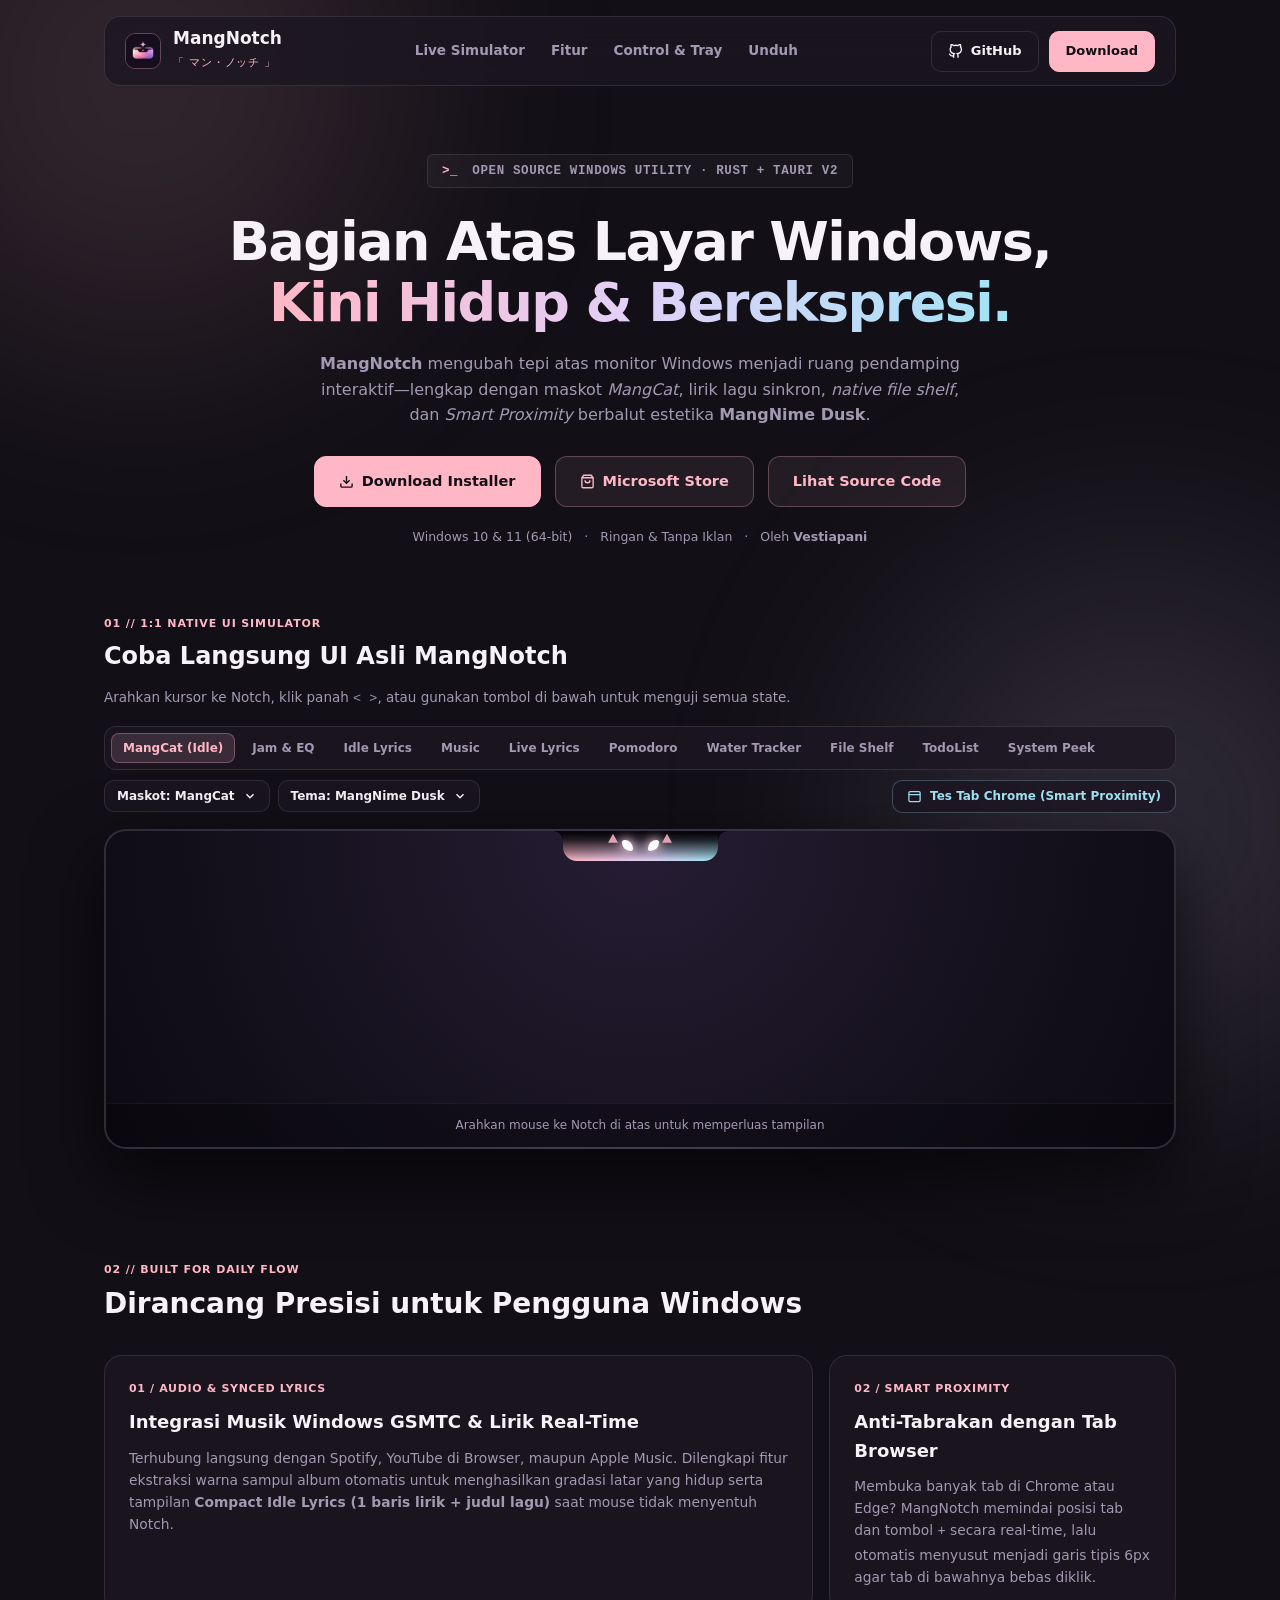
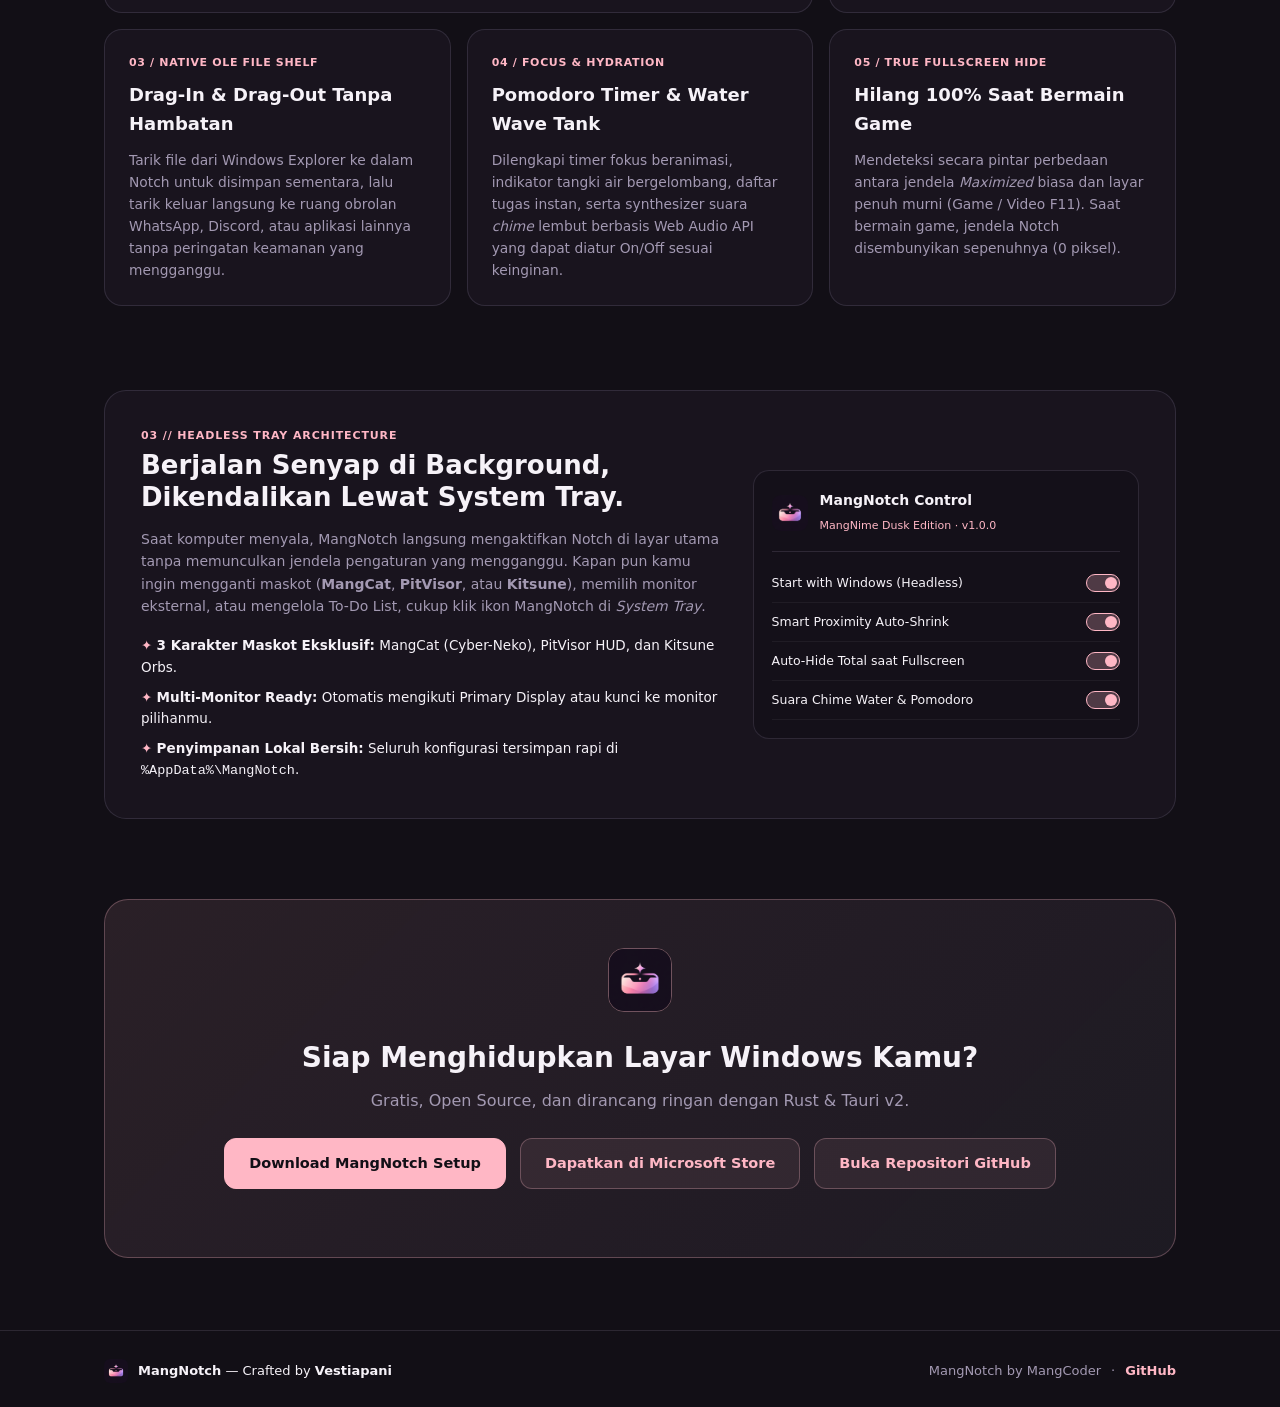
==== commit ca2cd54a: "responsive" ====
--- a/public/index.html
+++ b/public/index.html
@@ -27,7 +27,7 @@
       <nav class="nav-links">
         <a href="#simulator">Live Simulator</a>
         <a href="#features">Fitur</a>
-        <a href="#architecture">Control &amp; Tray</a>
+        <a href="#architecture">Control & Tray</a>
         <a href="#download">Unduh</a>
       </nav>
 
@@ -47,12 +47,12 @@
       
       <!-- Non-AI Slop Tag: Clean Terminal/Utilitarian Style -->
       <div class="tech-tag">
-        <span class="term-prefix">&gt;_</span> OPEN SOURCE WINDOWS UTILITY · RUST + TAURI V2
+        <span class="term-prefix">>_</span> OPEN SOURCE WINDOWS UTILITY · RUST + TAURI V2
       </div>
 
       <h1 class="hero-title">
         Bagian Atas Layar Windows,<br />
-        <span class="gradient-text">Kini Hidup &amp; Berekspresi.</span>
+        <span class="gradient-text">Kini Hidup & Berekspresi.</span>
       </h1>
 
       <p class="hero-sub">
@@ -64,15 +64,19 @@
           <svg viewBox="0 0 24 24"><path d="M21 15v4a2 2 0 0 1-2 2H5a2 2 0 0 1-2-2v-4M7 10l5 5 5-5M12 15V3"/></svg>
           Download Installer
         </a>
+        <a href="https://apps.microsoft.com/detail/9PNWT253Z5RL?hl=en-us&gl=ID&ocid=pdpshare" target="_blank" class="btn-outline btn-lg">
+          <svg viewBox="0 0 24 24"><path d="M6 2L3 6v14a2 2 0 0 0 2 2h14a2 2 0 0 0 2-2V6l-3-4zM3 6h18M16 10a4 4 0 0 1-8 0"/></svg>
+          Microsoft Store
+        </a>
         <a href="https://github.com/MANG-CODER/MangNotch" target="_blank" class="btn-outline btn-lg">
           Lihat Source Code
         </a>
       </div>
 
       <div class="hero-meta">
-        <span>Windows 10 &amp; 11 (64-bit)</span>
+        <span>Windows 10 & 11 (64-bit)</span>
         <span>·</span>
-        <span>Ringan &amp; Tanpa Iklan</span>
+        <span>Ringan & Tanpa Iklan</span>
         <span>·</span>
         <span>Oleh <strong>Vestiapani</strong></span>
       </div>
@@ -85,14 +89,14 @@
           <span class="section-tag">01 // 1:1 NATIVE UI SIMULATOR</span>
           <h2>Coba Langsung UI Asli MangNotch</h2>
         </div>
-        <p>Arahkan kursor ke Notch, klik panah <code>&lt; &gt;</code>, atau gunakan tombol di bawah untuk menguji semua state.</p>
+        <p>Arahkan kursor ke Notch, klik panah <code>< ></code>, atau gunakan tombol di bawah untuk menguji semua state.</p>
       </div>
 
       <!-- Mode & Theme Switcher Bar -->
       <div class="sim-toolbar">
         <div class="sim-modes" id="simModes">
           <button class="mode-btn active" data-mode="pet">MangCat (Idle)</button>
-          <button class="mode-btn" data-mode="idle">Jam &amp; EQ</button>
+          <button class="mode-btn" data-mode="idle">Jam & EQ</button>
           <button class="mode-btn" data-mode="idle-lyrics">Idle Lyrics</button>
           <button class="mode-btn" data-mode="music">Music</button>
           <button class="mode-btn" data-mode="lyrics">Live Lyrics</button>
@@ -212,7 +216,7 @@
             <!-- Header & Dots -->
             <div class="ly l-hdr">
               <span class="a ring c" style="left:164px;top:19px"></span>
-              <span class="a vc" style="left:180px;top:19px;font-size:12px"><span class="js-date">Fri 23 Oct 2026</span>&nbsp; <b class="js-time">19:45</b></span>
+              <span class="a vc" style="left:180px;top:19px;font-size:12px"><span class="js-date">Fri 23 Oct 2026</span>  <b class="js-time">19:45</b></span>
               <span class="a bars c js-bars playing" style="left:394px;top:19px"><i></i><i></i><i></i><i></i><i></i></span>
             </div>
             <div class="ly l-dots">
@@ -389,8 +393,8 @@
 
       <div class="bento-grid">
         <article class="bento-card span-2">
-          <span class="card-num">01 / AUDIO &amp; SYNCED LYRICS</span>
-          <h3>Integrasi Musik Windows GSMTC &amp; Lirik Real-Time</h3>
+          <span class="card-num">01 / AUDIO & SYNCED LYRICS</span>
+          <h3>Integrasi Musik Windows GSMTC & Lirik Real-Time</h3>
           <p>
             Terhubung langsung dengan Spotify, YouTube di Browser, maupun Apple Music. Dilengkapi fitur ekstraksi warna sampul album otomatis untuk menghasilkan gradasi latar yang hidup serta tampilan <strong>Compact Idle Lyrics (1 baris lirik + judul lagu)</strong> saat mouse tidak menyentuh Notch.
           </p>
@@ -406,15 +410,15 @@
 
         <article class="bento-card">
           <span class="card-num">03 / NATIVE OLE FILE SHELF</span>
-          <h3>Drag-In &amp; Drag-Out Tanpa Hambatan</h3>
+          <h3>Drag-In & Drag-Out Tanpa Hambatan</h3>
           <p>
             Tarik file dari Windows Explorer ke dalam Notch untuk disimpan sementara, lalu tarik keluar langsung ke ruang obrolan WhatsApp, Discord, atau aplikasi lainnya tanpa peringatan keamanan yang mengganggu.
           </p>
         </article>
 
         <article class="bento-card">
-          <span class="card-num">04 / FOCUS &amp; HYDRATION</span>
-          <h3>Pomodoro Timer &amp; Water Wave Tank</h3>
+          <span class="card-num">04 / FOCUS & HYDRATION</span>
+          <h3>Pomodoro Timer & Water Wave Tank</h3>
           <p>
             Dilengkapi timer fokus beranimasi, indikator tangki air bergelombang, daftar tugas instan, serta synthesizer suara <em>chime</em> lembut berbasis Web Audio API yang dapat diatur On/Off sesuai keinginan.
           </p>
@@ -468,7 +472,7 @@
               <span class="fake-switch on"></span>
             </div>
             <div class="ctrl-row">
-              <span>Suara Chime Water &amp; Pomodoro</span>
+              <span>Suara Chime Water & Pomodoro</span>
               <span class="fake-switch on"></span>
             </div>
           </div>
@@ -481,10 +485,13 @@
       <div class="dl-card">
         <img src="assets/logo.png" alt="MangNotch" class="dl-logo" />
         <h2>Siap Menghidupkan Layar Windows Kamu?</h2>
-        <p>Gratis, Open Source, dan dirancang ringan dengan Rust &amp; Tauri v2.</p>
+        <p>Gratis, Open Source, dan dirancang ringan dengan Rust & Tauri v2.</p>
         <div class="hero-cta">
           <a href="https://github.com/MANG-CODER/MangNotch/releases" target="_blank" class="btn-primary btn-lg">
             Download MangNotch Setup
+          </a>
+          <a href="https://apps.microsoft.com/detail/9PNWT253Z5RL?hl=en-us&gl=ID&ocid=pdpshare" target="_blank" class="btn-outline btn-lg">
+            Dapatkan di Microsoft Store
           </a>
           <a href="https://github.com/MANG-CODER/MangNotch" target="_blank" class="btn-outline btn-lg">
             Buka Repositori GitHub
--- a/public/style.css
+++ b/public/style.css
@@ -67,7 +67,7 @@
 .btn-outline:hover { background: rgba(255, 183, 197, 0.16); }
 .btn-ghost { background: transparent; color: var(--ink); border: 1px solid var(--border); }
 .btn-ghost:hover { border-color: var(--pink); color: var(--pink); }
-.btn-ghost svg, .btn-primary svg { width: 15px; height: 15px; stroke: currentColor; fill: none; stroke-width: 2.2; }
+.btn-ghost svg, .btn-primary svg, .btn-outline svg { width: 15px; height: 15px; stroke: currentColor; fill: none; stroke-width: 2.2; }
 .btn-lg { padding: 13px 24px; font-size: 14.5px; border-radius: 12px; }
 
 /* Hero */
@@ -159,6 +159,9 @@
   background: #08060c; border-radius: 0 0 var(--r) var(--r);
   transition: width .56s var(--spring), height .56s var(--spring), border-radius .4s ease;
   color: #f6f2f8; font-size: 13px; line-height: 1; user-select: none;
+  
+  /* Tambahan agar elemen tidak menyusut paksa dan memotong isi notch */
+  flex-shrink: 0; 
 }
 .mn::before, .mn::after {
   content: ""; position: absolute; top: 0;
@@ -497,6 +500,70 @@
   .nav-links { display: none; }
 }
 
+/* Tambahan untuk layar HP (Responsive Navbar & Buttons) */
+/* Pengecilan skala bertahap untuk Tablet/Layar Sedang */
+/* Pengecilan skala khusus untuk Notch beserta isinya di layar sedang/Tablet */
+@media (max-width: 650px) {
+  .mn {
+    transform: scale(0.75);
+    transform-origin: top center;
+  }
+}
+
+/* Responsif Layar HP (Navbar, Hero, Simulator, dan FIX Isi Notch) */
+@media (max-width: 500px) {
+  .navbar { padding: 0 12px; margin-top: 10px; }
+  .nav-inner { padding: 10px 14px; gap: 8px; }
+  
+  .brand { gap: 8px; }
+  .brand-logo { width: 30px; height: 30px; }
+  .brand-name { font-size: 14px; }
+  .brand-jp { display: none; }
+  
+  .nav-actions { gap: 6px; }
+  .btn-primary, .btn-ghost { padding: 7px 10px; font-size: 11.5px; }
+  .btn-primary svg, .btn-ghost svg { width: 13px; height: 13px; }
+  
+  .hero-cta { flex-direction: column; width: 100%; }
+  .hero-cta a { width: 100%; justify-content: center; }
+  
+  .hero-title { font-size: 28px; }
+  .dl-card h2 { font-size: 22px; }
+
+  /* --- FIX ISI NOTCH AGAR TIDAK TERPOTONG --- */
+  .monitor-frame {
+    height: 240px;
+    border-radius: 16px;
+  }
+  
+  /* Mengecilkan elemen inti (.mn) beserta 100% isinya ke tengah */
+  .mn {
+    transform: scale(0.55); 
+    transform-origin: top center;
+  }
+
+  /* Rapikan tata letak tombol mode simulator */
+  .sim-modes { justify-content: center; }
+  .mode-btn { padding: 6px 10px; font-size: 11px; flex-grow: 1; text-align: center; }
+
+  /* Susun dropdown vertikal memanjang */
+  .sim-customizers { flex-direction: column; align-items: stretch; gap: 8px; }
+  .custom-select .cs-header { justify-content: space-between; }
+  .prox-toggle-btn { margin-left: 0; justify-content: center; }
+  .fake-tab:nth-child(2) { display: none; }
+}
+
+/* Khusus untuk HP dengan layar sangat sempit (misal iPhone lama, lebar < 380px) */
+@media (max-width: 380px) {
+  .mn {
+    transform: scale(0.46); /* Skala di-press lagi agar mode Lyrics (520px) muat */
+    transform-origin: top center;
+  }
+  .monitor-frame {
+    height: 210px;
+  }
+}
+
 /* Ganti blok `.pill-badge` lama ini: */
 .tech-tag {
   display: inline-block;
